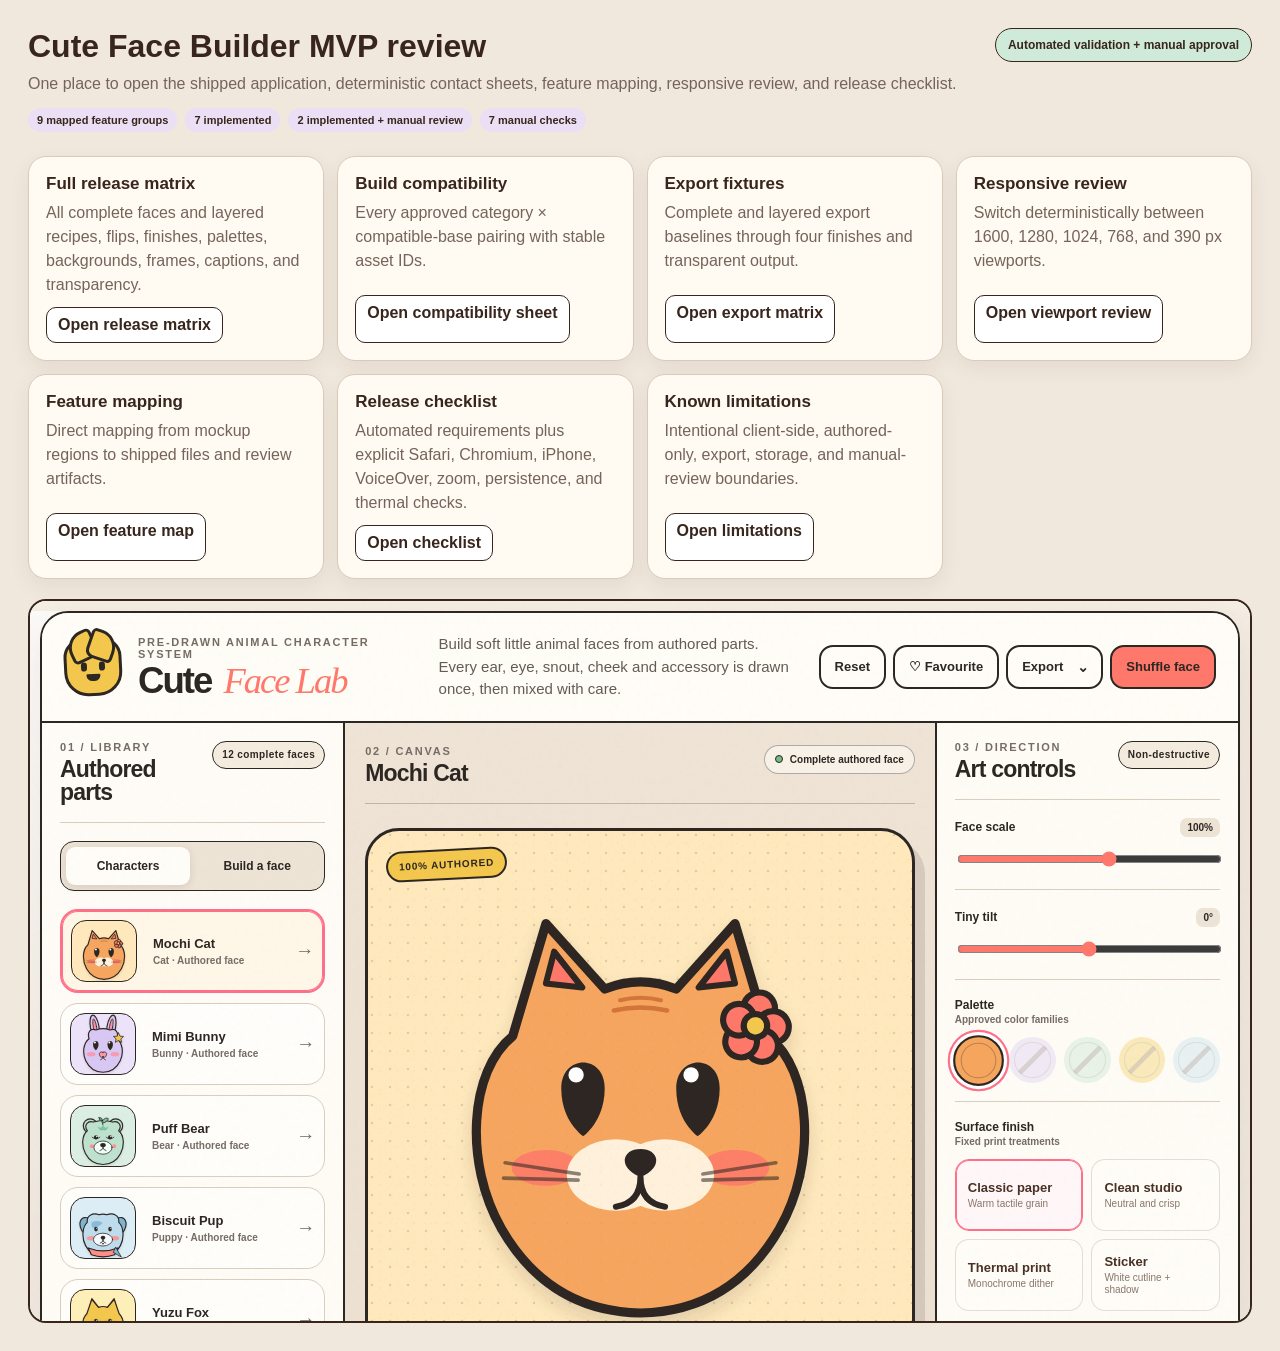
==== previews/mvp-release-review.html @ 31dab2e5 "Add consolidated MVP release review dashboard" ====
<!doctype html>
<html lang="en">
<head>
  <meta charset="utf-8" />
  <meta name="viewport" content="width=device-width, initial-scale=1" />
  <title>Cute Face Builder — MVP release review</title>
  <style>
    *{box-sizing:border-box} :root{font-family:Arial,Helvetica,sans-serif;color:#38261d;background:#f1e8dd} body{margin:0;padding:28px} header{display:grid;grid-template-columns:minmax(0,1fr) auto;gap:20px;align-items:start;margin-bottom:24px} h1{margin:0 0 7px;font-size:32px} h2{margin:0 0 7px;font-size:17px} p{margin:0;color:#75645a;line-height:1.5}.badge{padding:9px 12px;border:1.5px solid #38261d;border-radius:999px;background:#cfead8;font-size:12px;font-weight:800}.grid{display:grid;grid-template-columns:repeat(auto-fit,minmax(240px,1fr));gap:13px}.card{display:grid;gap:10px;padding:17px;border:1px solid #d9cabc;border-radius:18px;background:#fffaf2;box-shadow:0 7px 20px rgba(56,38,29,.07)}.card a{justify-self:start;padding:8px 11px;border:1.5px solid #38261d;border-radius:10px;background:#fff;color:inherit;font-weight:800;text-decoration:none}.card a:focus-visible{outline:3px solid #ff786b;outline-offset:2px}.app{margin-top:20px;border:2px solid #38261d;border-radius:18px;overflow:hidden;background:#fff}.app iframe{display:block;width:100%;height:min(920px,80vh);border:0}.counts{display:flex;flex-wrap:wrap;gap:8px;margin-top:12px}.count{padding:6px 9px;border-radius:999px;background:#eadff5;font-size:11px;font-weight:800}.error{color:#913f36}@media(max-width:650px){body{padding:15px}header{grid-template-columns:1fr}.badge{justify-self:start}.app iframe{height:760px}}
  </style>
</head>
<body>
  <header>
    <div>
      <h1>Cute Face Builder MVP review</h1>
      <p>One place to open the shipped application, deterministic contact sheets, feature mapping, responsive review, and release checklist.</p>
      <div class="counts" id="counts"><span class="count">Loading feature map…</span></div>
    </div>
    <span class="badge">Automated validation + manual approval</span>
  </header>

  <main>
    <section class="grid" aria-label="Release review resources">
      <article class="card"><div><h2>Full release matrix</h2><p>All complete faces and layered recipes, flips, finishes, palettes, backgrounds, frames, captions, and transparency.</p></div><a href="contact-sheets/release-matrix.html">Open release matrix</a></article>
      <article class="card"><div><h2>Build compatibility</h2><p>Every approved category × compatible-base pairing with stable asset IDs.</p></div><a href="contact-sheets/build-face-compatibility.html">Open compatibility sheet</a></article>
      <article class="card"><div><h2>Export fixtures</h2><p>Complete and layered export baselines through four finishes and transparent output.</p></div><a href="export-fixtures/export-matrix.html">Open export matrix</a></article>
      <article class="card"><div><h2>Responsive review</h2><p>Switch deterministically between 1600, 1280, 1024, 768, and 390 px viewports.</p></div><a href="responsive-review.html">Open viewport review</a></article>
      <article class="card"><div><h2>Feature mapping</h2><p>Direct mapping from mockup regions to shipped files and review artifacts.</p></div><a href="../docs/MVP-FEATURE-MAP.md">Open feature map</a></article>
      <article class="card"><div><h2>Release checklist</h2><p>Automated requirements plus explicit Safari, Chromium, iPhone, VoiceOver, zoom, persistence, and thermal checks.</p></div><a href="../docs/RELEASE-CHECKLIST.md">Open checklist</a></article>
      <article class="card"><div><h2>Known limitations</h2><p>Intentional client-side, authored-only, export, storage, and manual-review boundaries.</p></div><a href="../docs/KNOWN-LIMITATIONS.md">Open limitations</a></article>
    </section>

    <section class="app" aria-label="Live Cute Face Builder">
      <iframe src="../index.html" title="Live Cute Face Builder application"></iframe>
    </section>
  </main>

  <script>
    fetch('../review-artifacts/mvp-feature-map.json').then(response=>{if(!response.ok)throw new Error('Feature map unavailable');return response.json()}).then(map=>{
      const implemented=map.features.filter(feature=>feature.status==='implemented').length;
      const manual=map.features.filter(feature=>feature.status==='implemented_with_manual_review').length;
      document.getElementById('counts').innerHTML=`<span class="count">${map.features.length} mapped feature groups</span><span class="count">${implemented} implemented</span><span class="count">${manual} implemented + manual review</span><span class="count">${map.manualReviewRequired.length} manual checks</span>`;
    }).catch(error=>{document.getElementById('counts').innerHTML=`<span class="count error">${error.message}</span>`});
  </script>
</body>
</html>
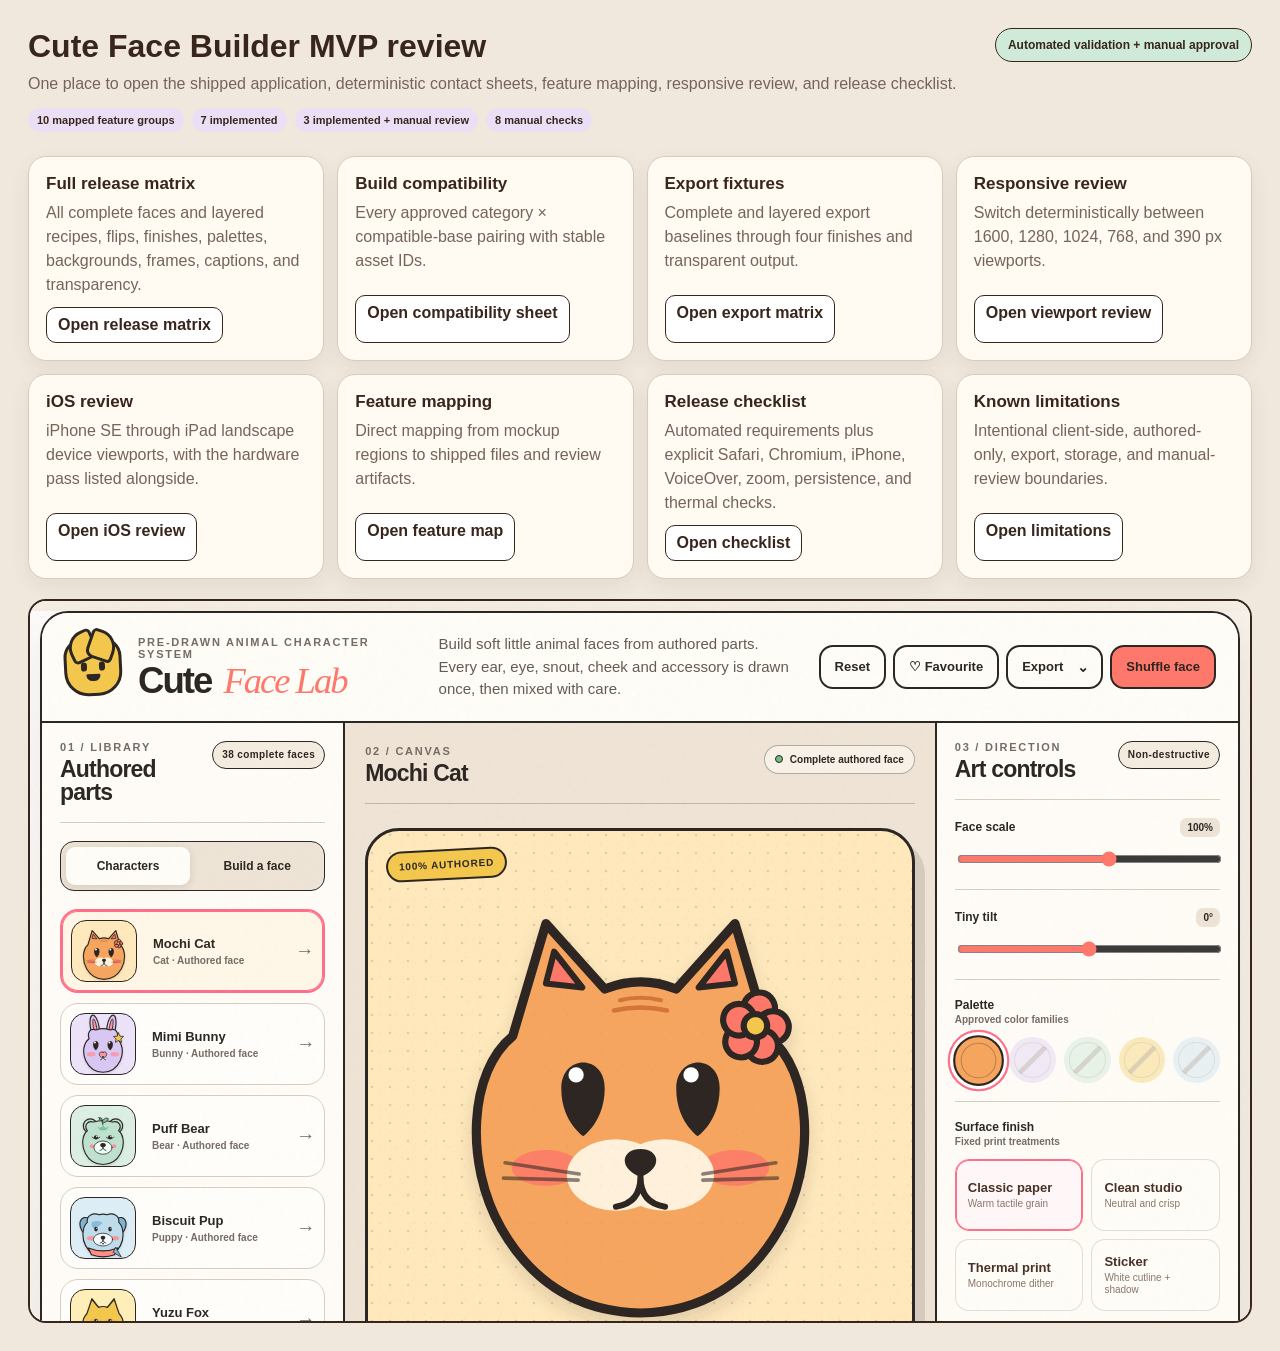
==== commit 6178b753: "Optimize the iPhone and iPad experience Add an iOS layer over the same authored application: no fork" ====
--- a/previews/mvp-release-review.html
+++ b/previews/mvp-release-review.html
@@ -24,6 +24,7 @@
       <article class="card"><div><h2>Build compatibility</h2><p>Every approved category × compatible-base pairing with stable asset IDs.</p></div><a href="contact-sheets/build-face-compatibility.html">Open compatibility sheet</a></article>
       <article class="card"><div><h2>Export fixtures</h2><p>Complete and layered export baselines through four finishes and transparent output.</p></div><a href="export-fixtures/export-matrix.html">Open export matrix</a></article>
       <article class="card"><div><h2>Responsive review</h2><p>Switch deterministically between 1600, 1280, 1024, 768, and 390 px viewports.</p></div><a href="responsive-review.html">Open viewport review</a></article>
+      <article class="card"><div><h2>iOS review</h2><p>iPhone SE through iPad landscape device viewports, with the hardware pass listed alongside.</p></div><a href="ios-review.html">Open iOS review</a></article>
       <article class="card"><div><h2>Feature mapping</h2><p>Direct mapping from mockup regions to shipped files and review artifacts.</p></div><a href="../docs/MVP-FEATURE-MAP.md">Open feature map</a></article>
       <article class="card"><div><h2>Release checklist</h2><p>Automated requirements plus explicit Safari, Chromium, iPhone, VoiceOver, zoom, persistence, and thermal checks.</p></div><a href="../docs/RELEASE-CHECKLIST.md">Open checklist</a></article>
       <article class="card"><div><h2>Known limitations</h2><p>Intentional client-side, authored-only, export, storage, and manual-review boundaries.</p></div><a href="../docs/KNOWN-LIMITATIONS.md">Open limitations</a></article>
